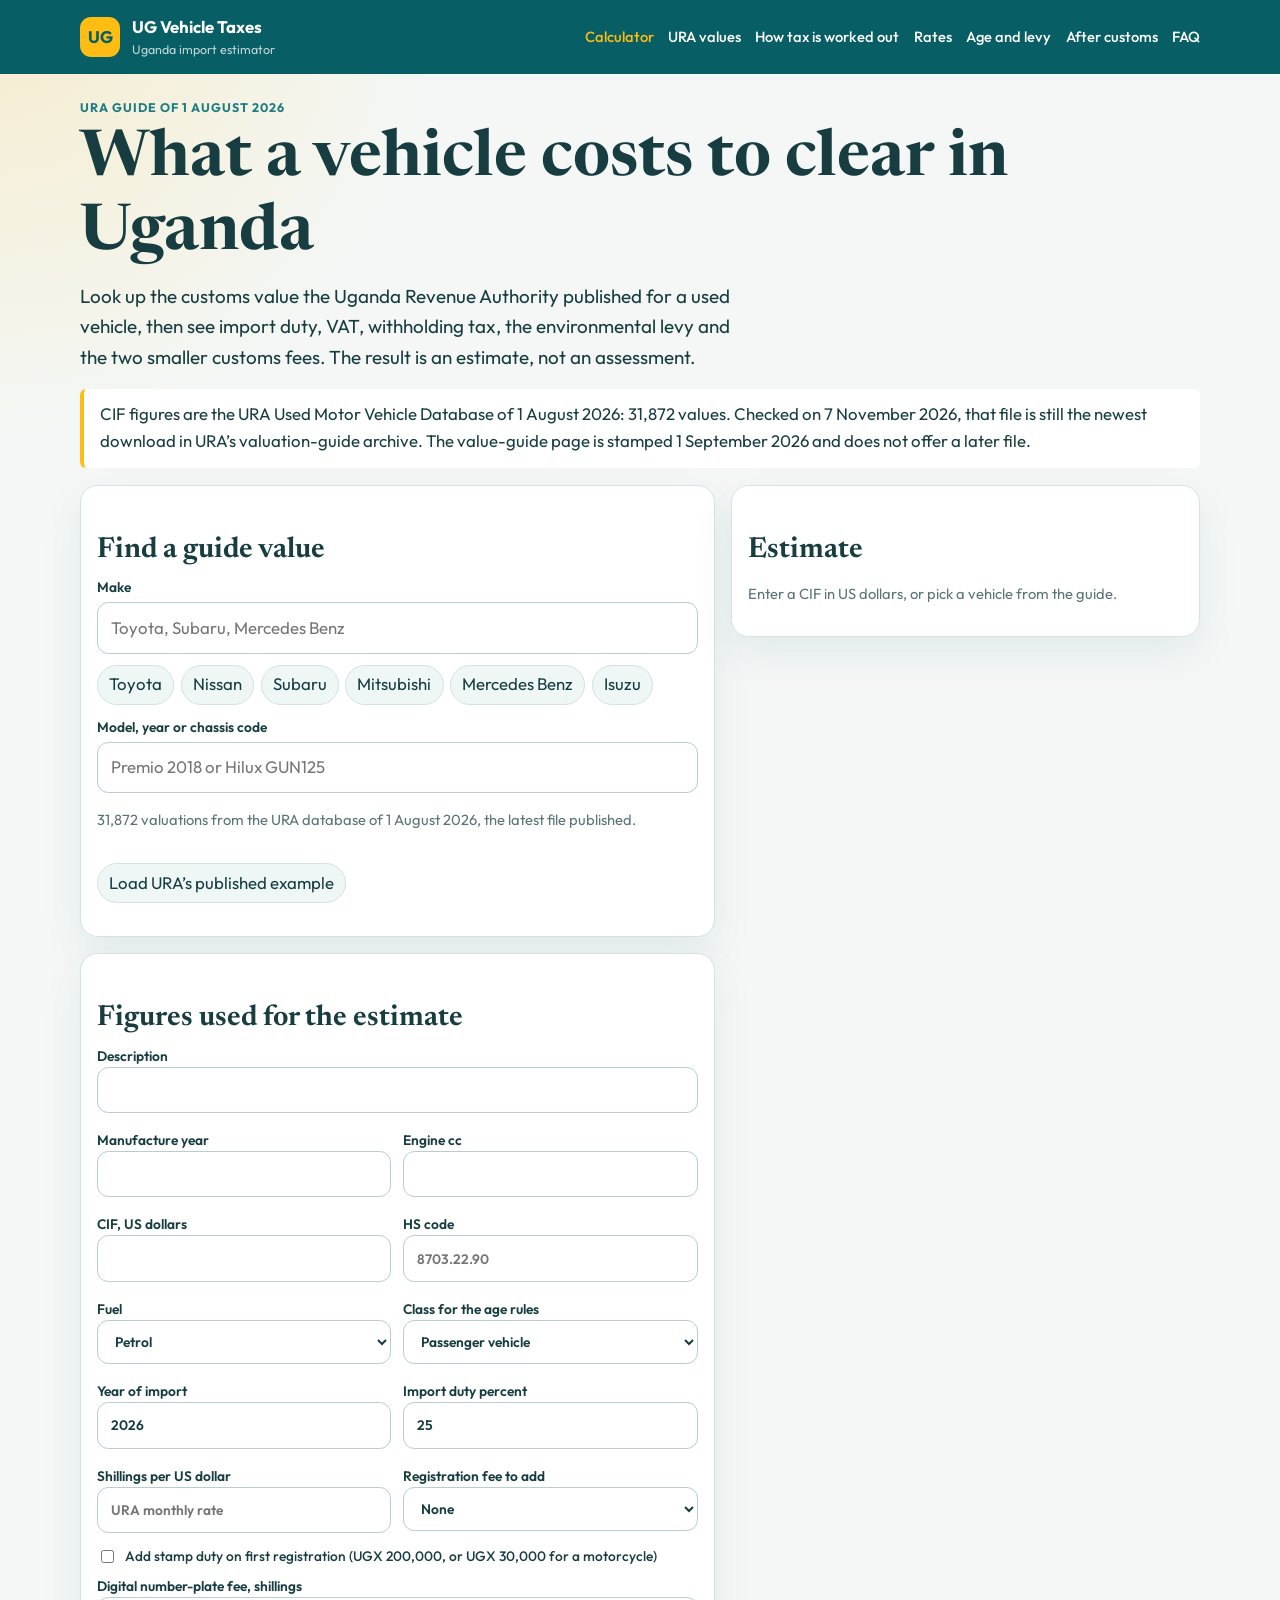
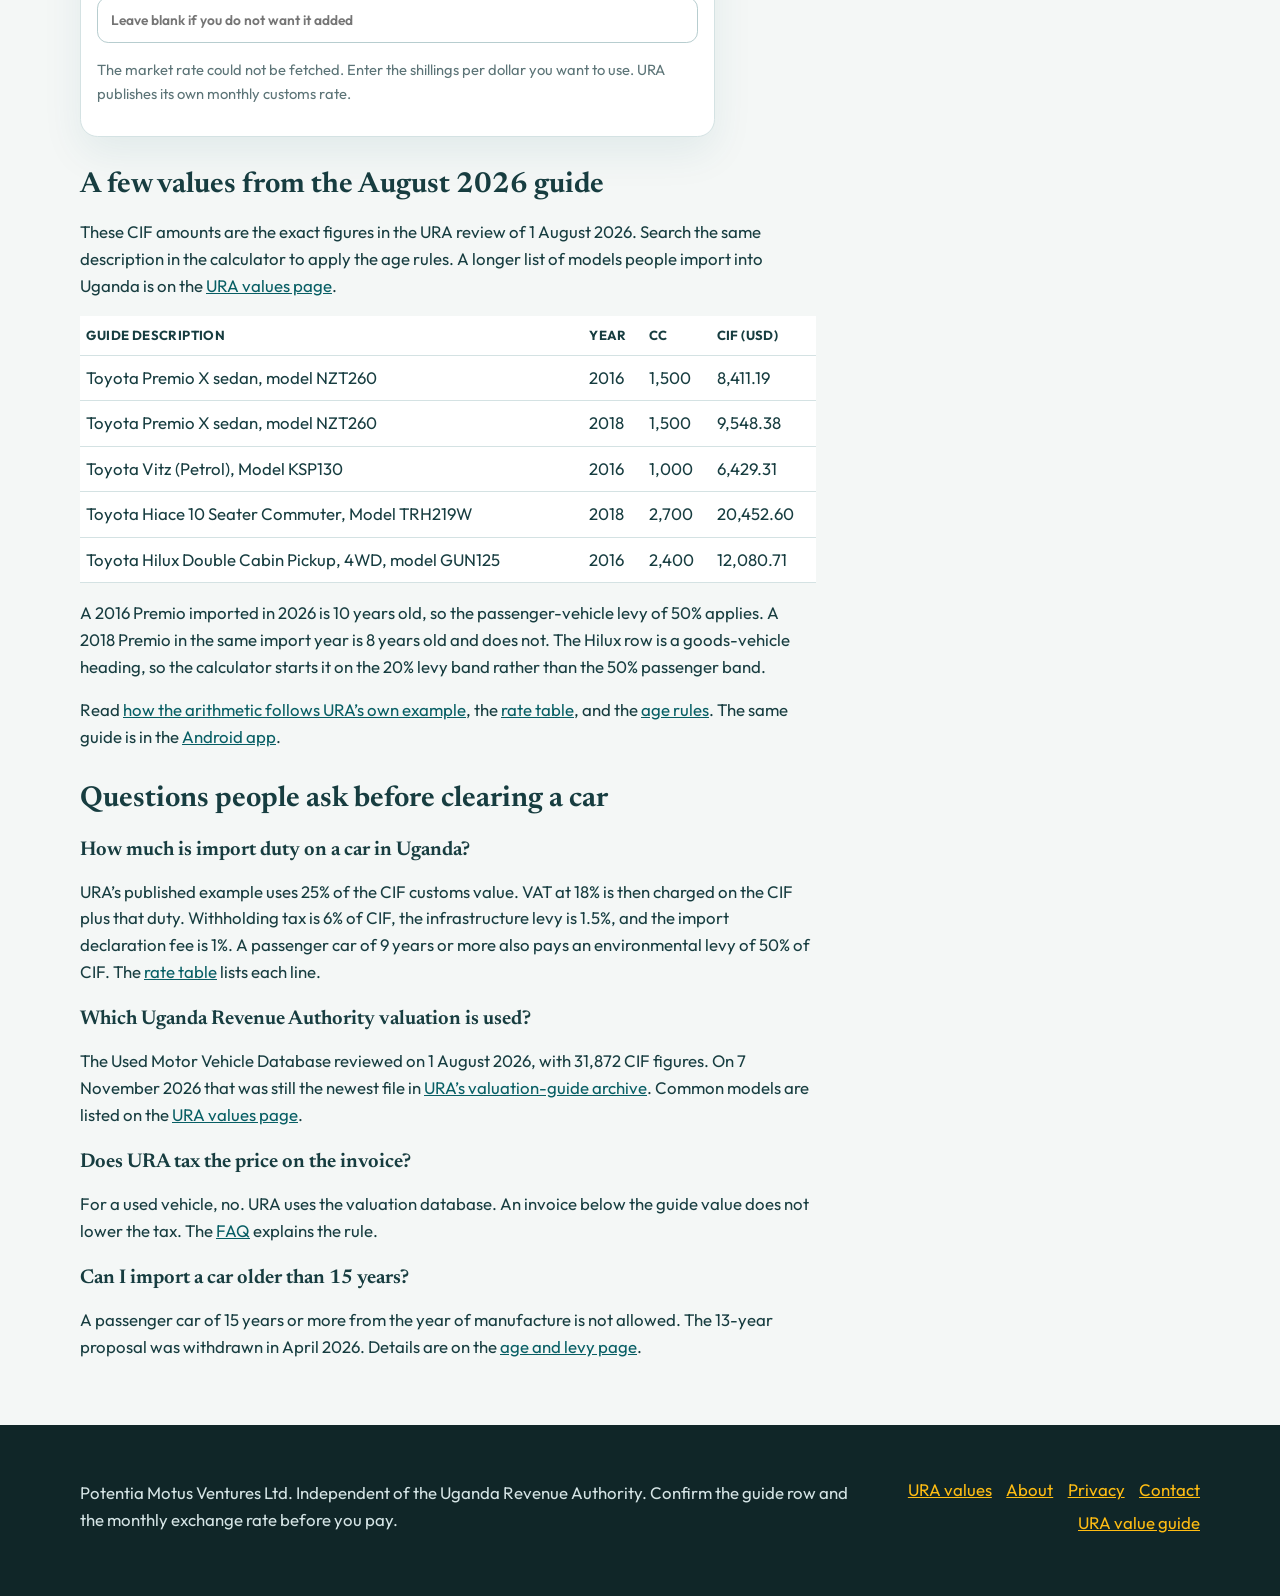
==== index.html @ 4320559e "Publish the Uganda vehicle tax calculator for vehicletaxug.cc. Co-authored-by: Cursor <cursoragent@c" ====
<!DOCTYPE html>
<html lang="en-UG">
<head>
  <meta charset="utf-8">
  <meta name="viewport" content="width=device-width, initial-scale=1">
  <title>Uganda car import tax calculator | URA 2026 values</title>
  <meta name="description" content="Estimate Uganda import duty, VAT, withholding tax and the environmental levy from the URA used motor vehicle database of 1 August 2026, the latest published file.">
  <link rel="canonical" href="https://vehicletaxug.cc/">
  <meta name="robots" content="index, follow, max-image-preview:large, max-snippet:-1, max-video-preview:-1">
  <meta name="author" content="Potentia Motus Ventures Ltd">
  <meta name="theme-color" content="#075e64">
  <meta name="google-adsense-account" content="ca-pub-9402272089735179">
  <meta property="og:site_name" content="UG Vehicle Taxes">
  <meta property="og:type" content="website">
  <meta property="og:locale" content="en_UG">
  <meta property="og:url" content="https://vehicletaxug.cc/">
  <meta property="og:title" content="Uganda car import tax calculator | URA 2026 values">
  <meta property="og:description" content="Estimate Uganda import duty, VAT, withholding tax and the environmental levy from the URA used motor vehicle database of 1 August 2026, the latest published file.">
  <meta name="twitter:card" content="summary">
  <meta name="twitter:title" content="Uganda car import tax calculator | URA 2026 values">
  <meta name="twitter:description" content="Estimate Uganda import duty, VAT, withholding tax and the environmental levy from the URA used motor vehicle database of 1 August 2026, the latest published file.">
  <link rel="alternate" hreflang="en" href="https://vehicletaxug.cc/">
  <link rel="alternate" hreflang="x-default" href="https://vehicletaxug.cc/">
  <link rel="preconnect" href="https://pagead2.googlesyndication.com" crossorigin>
  <link rel="icon" href="favicon.svg">
  <link rel="preconnect" href="https://fonts.googleapis.com">
  <link rel="preconnect" href="https://fonts.gstatic.com" crossorigin>
  <link href="https://fonts.googleapis.com/css2?family=Newsreader:opsz,wght@6..72,500;6..72,650&family=Outfit:wght@400;500;600;700&display=swap" rel="stylesheet">
  <link rel="stylesheet" href="css/site.css">
  <script type="application/ld+json">
  {
    "@context": "https://schema.org",
    "@graph": [
      {
        "@type": "WebSite",
        "@id": "https://vehicletaxug.cc/#website",
        "name": "UG Vehicle Taxes",
        "url": "https://vehicletaxug.cc/",
        "inLanguage": "en-UG",
        "description": "Uganda car import tax calculator using the Uganda Revenue Authority used motor vehicle valuation database.",
        "publisher": { "@id": "https://vehicletaxug.cc/#org" }
      },
      {
        "@type": "Organization",
        "@id": "https://vehicletaxug.cc/#org",
        "name": "Potentia Motus Ventures Ltd",
        "url": "https://vehicletaxug.cc/",
        "email": "info@potentiamotus.biz",
        "areaServed": "UG"
      },
      {
        "@type": "WebApplication",
        "name": "Uganda car import tax calculator",
        "url": "https://vehicletaxug.cc/",
        "applicationCategory": "FinanceApplication",
        "operatingSystem": "Any",
        "browserRequirements": "Requires a modern web browser",
        "isAccessibleForFree": true,
        "offers": { "@type": "Offer", "price": "0", "priceCurrency": "UGX" },
        "provider": { "@id": "https://vehicletaxug.cc/#org" },
        "description": "Looks up a URA used-vehicle CIF value and estimates import duty, VAT, withholding tax, environmental levy, infrastructure levy and the import declaration fee."
      },
      {
        "@type": "FAQPage",
        "mainEntity": [
          {
            "@type": "Question",
            "name": "How much is import duty on a car in Uganda?",
            "acceptedAnswer": {
              "@type": "Answer",
              "text": "URA’s published example uses 25% of the CIF customs value. VAT at 18% is charged on the CIF plus that duty. Withholding tax is 6% of CIF, the infrastructure levy is 1.5%, and the import declaration fee is 1%. A passenger car of 9 years or more also pays an environmental levy of 50% of CIF."
            }
          },
          {
            "@type": "Question",
            "name": "Which Uganda Revenue Authority valuation is used?",
            "acceptedAnswer": {
              "@type": "Answer",
              "text": "The Used Motor Vehicle Database reviewed on 1 August 2026, with 31,872 CIF figures. On 7 November 2026 that was still the newest file in URA’s valuation-guide archive."
            }
          },
          {
            "@type": "Question",
            "name": "Does URA tax the price on the invoice?",
            "acceptedAnswer": {
              "@type": "Answer",
              "text": "For a used vehicle, no. URA uses the valuation database. An invoice below the guide value does not lower the tax."
            }
          },
          {
            "@type": "Question",
            "name": "Can I import a car older than 15 years?",
            "acceptedAnswer": {
              "@type": "Answer",
              "text": "A passenger car of 15 years or more from the year of manufacture is not allowed. The 13-year proposal was withdrawn in April 2026."
            }
          }
        ]
      }
    ]
  }
  </script>
  <script async src="https://pagead2.googlesyndication.com/pagead/js/adsbygoogle.js?client=ca-pub-9402272089735179"
     crossorigin="anonymous"></script>
</head>
<body>
  <a class="skip" href="#estimator">Skip to the calculator</a>
  <header class="site-header">
    <div class="wrap header-row">
      <a class="brand" href="index.html">
        <span class="brand-mark" aria-hidden="true">UG</span>
        <span><strong>UG Vehicle Taxes</strong><small>Uganda import estimator</small></span>
      </a>
      <nav aria-label="Primary">
        <a href="index.html" aria-current="page">Calculator</a>
        <a href="valuation-guide.html">URA values</a>
        <a href="how-taxes-work.html">How tax is worked out</a>
        <a href="rates.html">Rates</a>
        <a href="age-rules.html">Age and levy</a>
        <a href="after-customs.html">After customs</a>
        <a href="faq.html">FAQ</a>
      </nav>
    </div>
  </header>
  <main>
    <div class="wrap">
      <p class="eyebrow">URA guide of 1 August 2026</p>
      <h1>What a vehicle costs to clear in Uganda</h1>
      <p class="lede">Look up the customs value the Uganda Revenue Authority published for a used vehicle, then see import duty, VAT, withholding tax, the environmental levy and the two smaller customs fees. The result is an estimate, not an assessment.</p>
      <p class="callout">CIF figures are the URA Used Motor Vehicle Database of 1 August 2026: 31,872 values. Checked on 7 November 2026, that file is still the newest download in URA’s valuation-guide archive. The value-guide page is stamped 1 September 2026 and does not offer a later file.</p>
      <div class="ad-slot" data-slot="top"></div>
      <form id="estimator" class="grid tool">
        <section class="card search">
          <h2>Find a guide value</h2>
          <div class="field">
            <label for="make">Make</label>
            <input id="make" name="make" list="makes" placeholder="Toyota, Subaru, Mercedes Benz">
            <datalist id="makes"></datalist>
          </div>
          <div class="chips" aria-label="Common makes">
            <button type="button" data-make="Toyota">Toyota</button>
            <button type="button" data-make="Nissan">Nissan</button>
            <button type="button" data-make="Subaru">Subaru</button>
            <button type="button" data-make="Mitsubishi">Mitsubishi</button>
            <button type="button" data-make="Mercedes Benz">Mercedes Benz</button>
            <button type="button" data-make="Isuzu">Isuzu</button>
          </div>
          <div class="field">
            <label for="query">Model, year or chassis code</label>
            <input id="query" name="query" placeholder="Premio 2018 or Hilux GUN125">
          </div>
          <p id="status" class="status" role="status">Loading the valuation guide…</p>
          <ul id="matches" class="matches"></ul>
          <p><button type="button" class="text-button" id="example">Load URA’s published example</button></p>
        </section>
        <section class="card result" aria-live="polite">
          <h2>Estimate</h2>
          <div id="output"></div>
        </section>
        <section class="card details">
          <h2>Figures used for the estimate</h2>
          <p id="guide-note" class="guide-note" hidden></p>
          <div class="fields">
            <label class="field wide">Description <input id="description" name="description"></label>
            <label class="field">Manufacture year <input id="year" name="year" inputmode="numeric" min="1980" max="2030"></label>
            <label class="field">Engine cc <input id="cc" name="cc" inputmode="numeric" min="0" step="1"></label>
            <label class="field">CIF, US dollars <input id="cif" name="cif" inputmode="decimal" min="0" step="0.01" required></label>
            <label class="field">HS code <input id="hs" name="hs" placeholder="8703.22.90"></label>
            <label class="field">Fuel
              <select id="fuel" name="fuel">
                <option value="petrol">Petrol</option>
                <option value="diesel">Diesel</option>
                <option value="hybrid">Hybrid</option>
                <option value="electric">Electric</option>
                <option value="unknown">Not stated</option>
              </select>
            </label>
            <label class="field">Class for the age rules
              <select id="klass" name="klass">
                <option value="passenger">Passenger vehicle</option>
                <option value="goods-light">Goods vehicle under 4 tonnes</option>
                <option value="goods-heavy">Goods vehicle, 4 tonnes or more</option>
                <option value="motorcycle">Motorcycle</option>
                <option value="special">Tractor, trailer or special purpose</option>
              </select>
            </label>
            <label class="field">Year of import <input id="import-year" name="import-year" inputmode="numeric" value="2026"></label>
            <label class="field">Import duty percent <input id="duty" name="duty" inputmode="decimal" value="25" min="0" max="100" step="0.1"></label>
            <label class="field">Shillings per US dollar <input id="fx" name="fx" inputmode="decimal" min="0" step="0.01" placeholder="URA monthly rate"></label>
            <label class="field">Registration fee to add
              <select id="registration" name="registration">
                <option value="none">None</option>
                <option value="sedan">Sedan or estate, UGX 1,218,000</option>
                <option value="estate3500">Estate 3,500 cc or more, UGX 1,718,000</option>
                <option value="passenger">Passenger vehicle up to 28 seats, UGX 1,218,000</option>
                <option value="hiace">Hiace listing, UGX 818,000</option>
                <option value="motorcycle">Motorcycle, UGX 268,000</option>
                <option value="goods2">Goods vehicle, 2 tonnes and below, UGX 918,000</option>
                <option value="goods7">Goods vehicle, over 2 and under 7 tonnes, UGX 1,018,000</option>
                <option value="tractor">Agricultural tractor, UGX 268,000</option>
              </select>
            </label>
          </div>
          <label class="check"><input id="stamp" type="checkbox"> Add stamp duty on first registration (UGX 200,000, or UGX 30,000 for a motorcycle)</label>
          <label class="check" id="moto-excise-row" hidden><input id="moto-excise" type="checkbox"> Add motorcycle first-registration excise (UGX 500,000 from 1 July 2026). This is separate from the registration fee.</label>
          <label class="field">Digital number-plate fee, shillings <input id="plate" name="plate" inputmode="numeric" min="0" placeholder="Leave blank if you do not want it added"></label>
          <p id="rate-note" class="hint">Enter URA’s monthly customs rate when you have it. A fetched market rate is only a stand-in.</p>
        </section>
      </form>
      <div class="ad-slot" data-slot="article" data-format="fluid"></div>
      <section class="prose">
        <h2>A few values from the August 2026 guide</h2>
        <p>These CIF amounts are the exact figures in the URA review of 1 August 2026. Search the same description in the calculator to apply the age rules. A longer list of models people import into Uganda is on the <a href="valuation-guide.html">URA values page</a>.</p>
        <div class="table-wrap">
          <table class="data">
            <thead><tr><th>Guide description</th><th>Year</th><th>cc</th><th>CIF (USD)</th></tr></thead>
            <tbody>
              <tr><td>Toyota Premio X sedan, model NZT260</td><td>2016</td><td>1,500</td><td>8,411.19</td></tr>
              <tr><td>Toyota Premio X sedan, model NZT260</td><td>2018</td><td>1,500</td><td>9,548.38</td></tr>
              <tr><td>Toyota Vitz (Petrol), Model KSP130</td><td>2016</td><td>1,000</td><td>6,429.31</td></tr>
              <tr><td>Toyota Hiace 10 Seater Commuter, Model TRH219W</td><td>2018</td><td>2,700</td><td>20,452.60</td></tr>
              <tr><td>Toyota Hilux Double Cabin Pickup, 4WD, model GUN125</td><td>2016</td><td>2,400</td><td>12,080.71</td></tr>
            </tbody>
          </table>
        </div>
        <p>A 2016 Premio imported in 2026 is 10 years old, so the passenger-vehicle levy of 50% applies. A 2018 Premio in the same import year is 8 years old and does not. The Hilux row is a goods-vehicle heading, so the calculator starts it on the 20% levy band rather than the 50% passenger band.</p>
        <p>Read <a href="how-taxes-work.html">how the arithmetic follows URA’s own example</a>, the <a href="rates.html">rate table</a>, and the <a href="age-rules.html">age rules</a>. The same guide is in the <a href="https://play.google.com/store/apps/details?id=com.potentia.ug_vehicle_taxes">Android app</a>.</p>
        <h2>Questions people ask before clearing a car</h2>
        <h3>How much is import duty on a car in Uganda?</h3>
        <p>URA’s published example uses 25% of the CIF customs value. VAT at 18% is then charged on the CIF plus that duty. Withholding tax is 6% of CIF, the infrastructure levy is 1.5%, and the import declaration fee is 1%. A passenger car of 9 years or more also pays an environmental levy of 50% of CIF. The <a href="rates.html">rate table</a> lists each line.</p>
        <h3>Which Uganda Revenue Authority valuation is used?</h3>
        <p>The Used Motor Vehicle Database reviewed on 1 August 2026, with 31,872 CIF figures. On 7 November 2026 that was still the newest file in <a href="https://ura.go.ug/download-category/motor-vehicle-valuation-guides/">URA’s valuation-guide archive</a>. Common models are listed on the <a href="valuation-guide.html">URA values page</a>.</p>
        <h3>Does URA tax the price on the invoice?</h3>
        <p>For a used vehicle, no. URA uses the valuation database. An invoice below the guide value does not lower the tax. The <a href="faq.html">FAQ</a> explains the rule.</p>
        <h3>Can I import a car older than 15 years?</h3>
        <p>A passenger car of 15 years or more from the year of manufacture is not allowed. The 13-year proposal was withdrawn in April 2026. Details are on the <a href="age-rules.html">age and levy page</a>.</p>
      </section>
      <div class="ad-slot" data-slot="multiplex" data-format="autorelaxed"></div>
      <div class="ad-slot" data-slot="bottom"></div>
    </div>
  </main>
  <footer class="site-footer">
    <div class="wrap footer-row">
      <p>Potentia Motus Ventures Ltd. Independent of the Uganda Revenue Authority. Confirm the guide row and the monthly exchange rate before you pay.</p>
      <nav aria-label="Footer">
        <a href="valuation-guide.html">URA values</a>
        <a href="about.html">About</a>
        <a href="privacy.html">Privacy</a>
        <a href="contact.html">Contact</a>
        <a href="https://ura.go.ug/en/motor-vehicle-value-guide/">URA value guide</a>
      </nav>
    </div>
  </footer>
  <script src="js/ads-config.js"></script>
  <script src="js/ads.js"></script>
  <script src="js/tax.js"></script>
  <script src="js/app.js"></script>
</body>
</html>
---- css/site.css ----
:root {
  --ink: #173d40;
  --muted: #5c7477;
  --teal: #1e7d81;
  --teal-dark: #075e64;
  --yellow: #ffbd13;
  --paper: #f4f7f6;
  --card: #ffffff;
  --line: #d4e2e3;
  --danger: #8f1d1d;
  --danger-bg: #fdecec;
  --ok: #0d6b45;
  --shadow: 0 16px 40px rgba(7, 94, 100, 0.08);
  --serif: "Newsreader", Georgia, "Times New Roman", serif;
  --sans: "Outfit", "Segoe UI", sans-serif;
  color-scheme: light;
}

* { box-sizing: border-box; }
html { scroll-behavior: smooth; }
body {
  margin: 0;
  background:
    radial-gradient(circle at top left, rgba(255, 189, 19, 0.18), transparent 28rem),
    var(--paper);
  color: var(--ink);
  font-family: var(--sans);
  font-size: 1.05rem;
  line-height: 1.6;
}
img { max-width: 100%; }
a { color: var(--teal-dark); }
a:hover { color: #043f43; }
.wrap { width: min(1120px, calc(100% - 2rem)); margin: 0 auto; }
.skip {
  position: absolute;
  left: 1rem;
  top: -4rem;
  background: var(--yellow);
  color: var(--ink);
  padding: 0.5rem 0.8rem;
  z-index: 5;
}
.skip:focus { top: 0.5rem; }

.site-header {
  background: var(--teal-dark);
  color: white;
  position: sticky;
  top: 0;
  z-index: 4;
}
.header-row, .footer-row {
  display: flex;
  justify-content: space-between;
  gap: 1rem;
  align-items: center;
  padding: 0.85rem 0;
}
.brand {
  display: flex;
  gap: 0.75rem;
  align-items: center;
  color: white;
  text-decoration: none;
}
.brand strong, .brand small { display: block; }
.brand small { color: rgba(255, 255, 255, 0.75); font-size: 0.78rem; }
.brand-mark {
  width: 2.5rem;
  height: 2.5rem;
  display: grid;
  place-items: center;
  background: var(--yellow);
  color: var(--teal-dark);
  font-weight: 700;
  border-radius: 0.7rem;
}
.site-header nav, .site-footer nav {
  display: flex;
  gap: 0.35rem 0.9rem;
  flex-wrap: wrap;
  justify-content: flex-end;
}
.site-header nav a {
  color: white;
  text-decoration: none;
  font-size: 0.92rem;
  font-weight: 500;
}
.site-header nav a[aria-current="page"] { color: var(--yellow); }

main { padding: 1.5rem 0 3rem; }
h1, h2, h3 { font-family: var(--serif); line-height: 1.15; font-weight: 650; }
h1 { font-size: clamp(2.2rem, 5vw, 4rem); margin: 0 0 0.6rem; }
h2 { font-size: 1.8rem; margin: 2rem 0 0.6rem; }
h3 { font-size: 1.25rem; margin: 1.4rem 0 0.4rem; }
.lede { font-size: 1.18rem; max-width: 42rem; margin: 0; }
.eyebrow {
  letter-spacing: 0.08em;
  text-transform: uppercase;
  color: var(--teal);
  font-size: 0.78rem;
  font-weight: 700;
  margin: 0 0 0.4rem;
}
.card {
  background: var(--card);
  border: 1px solid var(--line);
  border-radius: 1.1rem;
  box-shadow: var(--shadow);
  padding: 1rem;
}
.grid { display: grid; gap: 1rem; }
.tool {
  grid-template-columns: minmax(0, 1.15fr) minmax(0, 0.85fr);
  grid-template-areas: "search result" "details result";
  align-items: start;
  margin-top: 1rem;
}
.search { grid-area: search; }
.details { grid-area: details; }
.result { grid-area: result; position: sticky; top: 5.2rem; }
label, .field span { display: block; font-size: 0.86rem; font-weight: 600; margin-bottom: 0.25rem; }
input, select, button { font: inherit; color: inherit; }
input, select {
  width: 100%;
  border: 1px solid #b7cdcf;
  background: white;
  border-radius: 0.7rem;
  padding: 0.7rem 0.8rem;
}
input:focus, select:focus { outline: 3px solid rgba(255, 189, 19, 0.7); border-color: var(--teal); }
.fields { display: grid; grid-template-columns: 1fr 1fr; gap: 0.75rem; }
.field.wide { grid-column: 1 / -1; }
.chips { display: flex; flex-wrap: wrap; gap: 0.4rem; margin: 0.7rem 0; }
.chips button, .text-button {
  border: 1px solid var(--line);
  background: #eef6f6;
  border-radius: 999px;
  padding: 0.35rem 0.7rem;
  cursor: pointer;
}
.chips button:hover, .text-button:hover { background: var(--yellow); }
.matches { list-style: none; margin: 0.6rem 0 0; padding: 0; max-height: 18rem; overflow: auto; }
.matches button {
  width: 100%;
  text-align: left;
  border: 0;
  border-bottom: 1px solid var(--line);
  background: transparent;
  padding: 0.65rem 0.2rem;
  cursor: pointer;
}
.matches button:hover, .matches button:focus { background: #f3fbf4; }
.matches small { display: block; color: var(--muted); }
.status, .hint, .fine { color: var(--muted); font-size: 0.92rem; }
.guide-note { background: #e7f4f1; border-radius: 0.7rem; padding: 0.7rem 0.8rem; }
.totals { display: flex; justify-content: space-between; gap: 1rem; align-items: baseline; }
.totals strong { font-family: var(--serif); font-size: 2rem; }
.lines { width: 100%; border-collapse: collapse; margin: 0.8rem 0; }
.lines th, .lines td { text-align: left; padding: 0.45rem 0; border-bottom: 1px solid var(--line); vertical-align: top; }
.lines td:last-child, .lines th:last-child, .num { text-align: right; white-space: nowrap; }
.ban {
  background: var(--danger-bg);
  color: var(--danger);
  border-radius: 0.8rem;
  padding: 0.8rem;
  margin-bottom: 0.8rem;
}
.ok-note { color: var(--ok); font-weight: 600; }
.check { display: flex; gap: 0.5rem; align-items: flex-start; margin: 0.5rem 0; font-weight: 500; }
[hidden] { display: none !important; }
.check input { width: auto; margin-top: 0.3rem; }
.table-wrap { overflow-x: auto; }
table.data { width: 100%; border-collapse: collapse; background: white; }
table.data th, table.data td { border-bottom: 1px solid var(--line); text-align: left; padding: 0.55rem 0.4rem; }
table.data th { font-size: 0.82rem; letter-spacing: 0.03em; text-transform: uppercase; }
.callout {
  border-left: 4px solid var(--yellow);
  background: white;
  padding: 0.8rem 1rem;
  border-radius: 0.4rem;
}
.prose { max-width: 46rem; }
.prose p, .prose li { max-width: 46rem; }
.prose-layout { align-items: start; }
.ad-rail { margin-top: 1.5rem; }
@media (min-width: 1100px) {
  .prose-layout {
    display: grid;
    grid-template-columns: minmax(0, 46rem) 300px;
    gap: 1.5rem;
    justify-content: space-between;
  }
  .prose-layout .prose { max-width: none; }
  .ad-rail { position: sticky; top: 5.5rem; margin-top: 0; }
}
.prose-layout:not(:has(.ad-rail)) { display: block; }
.prose-layout:not(:has(.ad-rail)) .prose { max-width: 46rem; }
.site-footer { background: #102628; color: #d5e4e5; padding: 1.5rem 0 2rem; }
.site-footer a { color: var(--yellow); }
.ad-slot { margin: 1rem 0; }
.ad-label {
  margin: 0 0 0.25rem;
  color: var(--muted);
  font-size: 0.72rem;
  letter-spacing: 0.08em;
  text-transform: uppercase;
}
.ad-preview {
  min-height: 90px;
  border: 1px dashed #8eaaaa;
  border-radius: 0.7rem;
  display: grid;
  place-items: center;
  color: var(--muted);
  background: rgba(255, 255, 255, 0.65);
  text-align: center;
  padding: 1rem;
}
@media (max-width: 1099px) {
  .ad-rail { display: none; }
}
@media (max-width: 860px) {
  .site-header { position: static; }
  .tool {
    grid-template-columns: 1fr;
    grid-template-areas: "search" "result" "details";
  }
  .fields, .header-row, .footer-row { grid-template-columns: 1fr; display: grid; }
  .result { position: static; }
  .site-header nav, .site-footer nav { justify-content: flex-start; }
  .totals { display: grid; }
  .totals strong { font-size: 1.7rem; }
}
@media print {
  .site-header, .site-footer, .ad-slot, .finder, .chips { display: none; }
  body { background: white; }
}
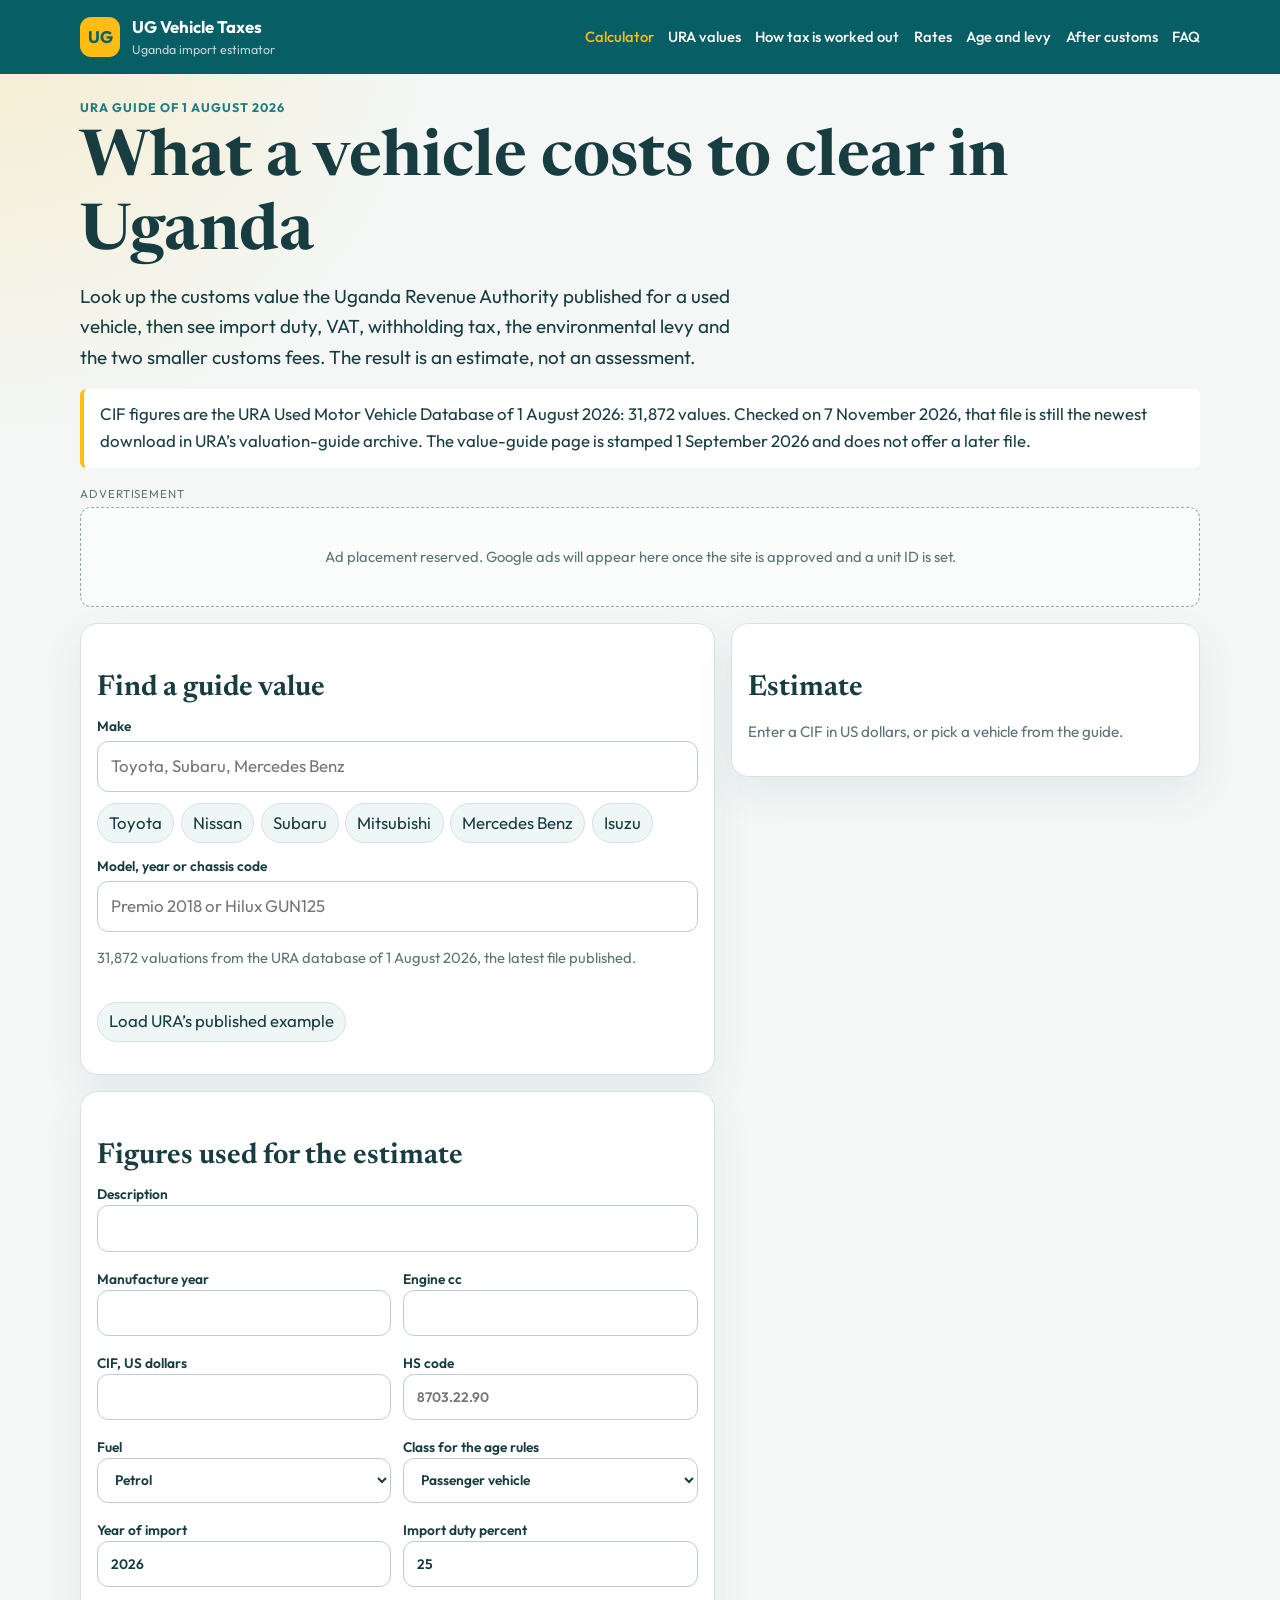
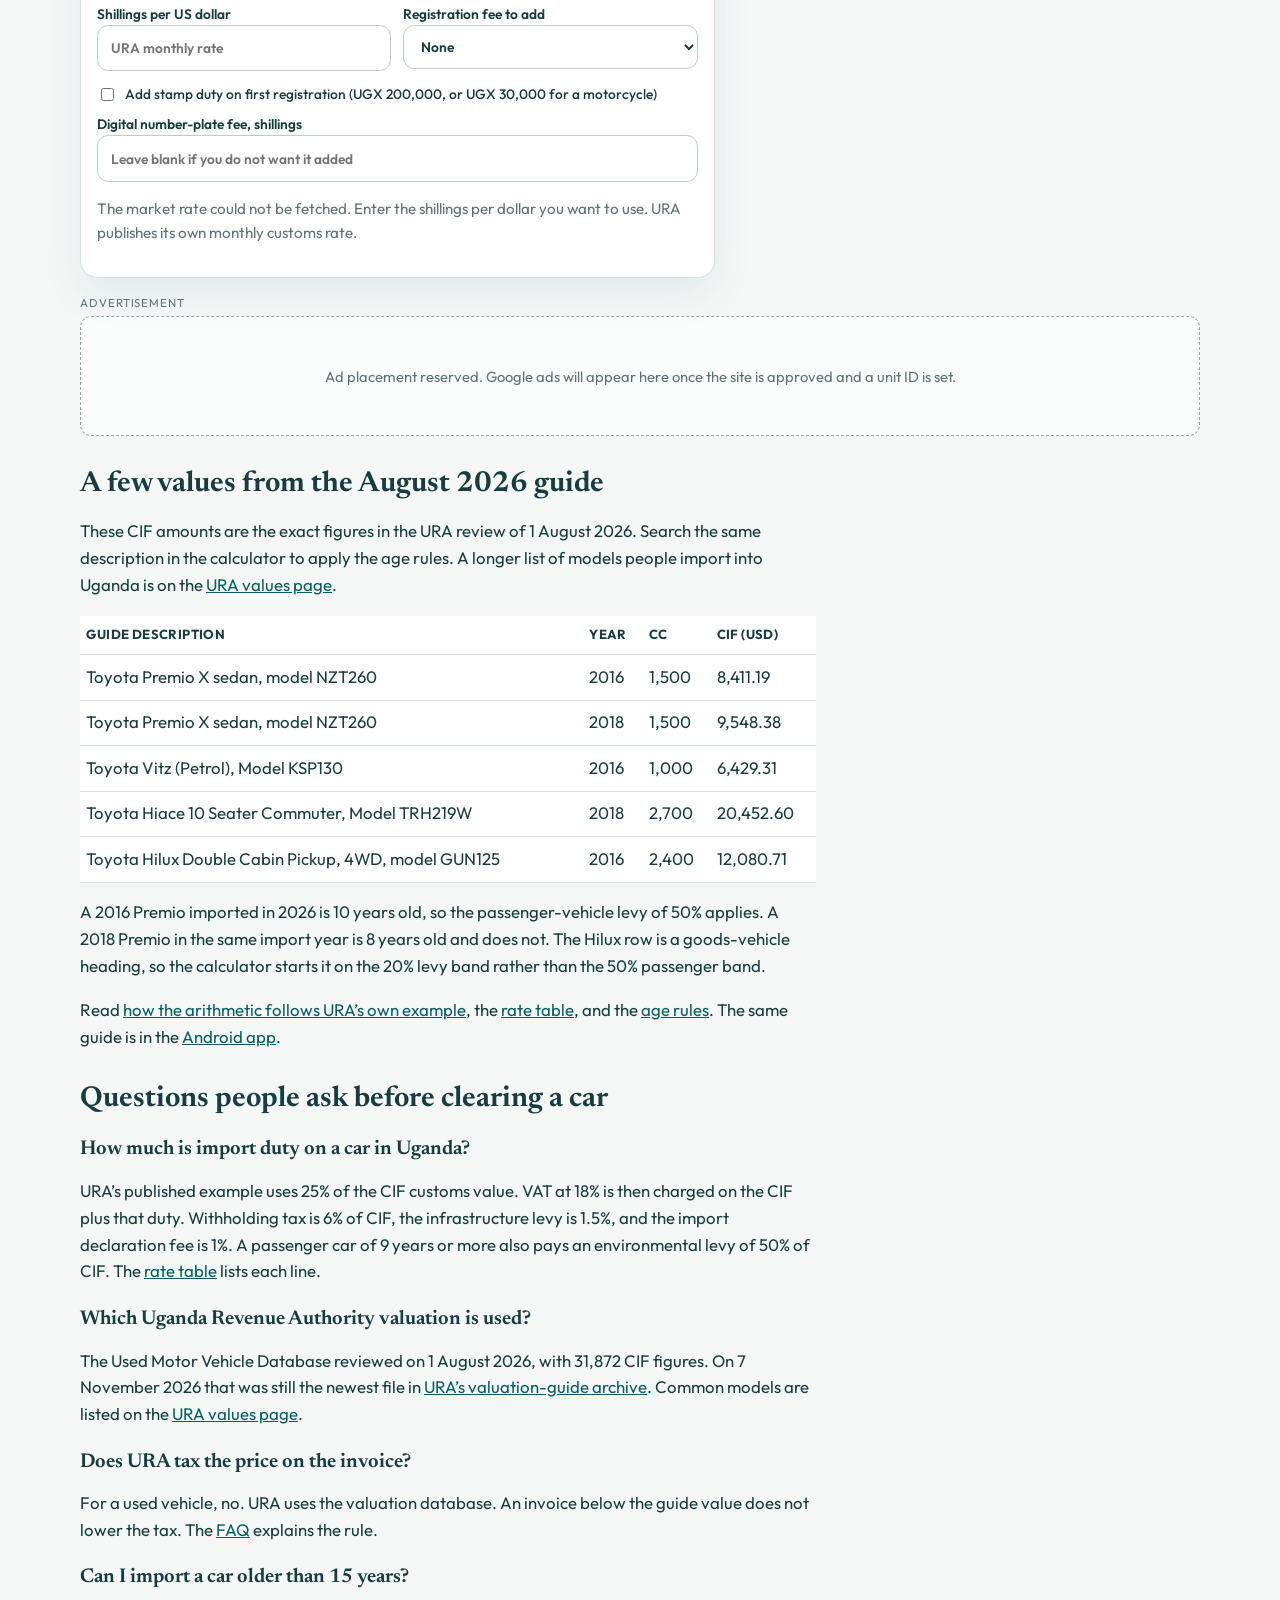
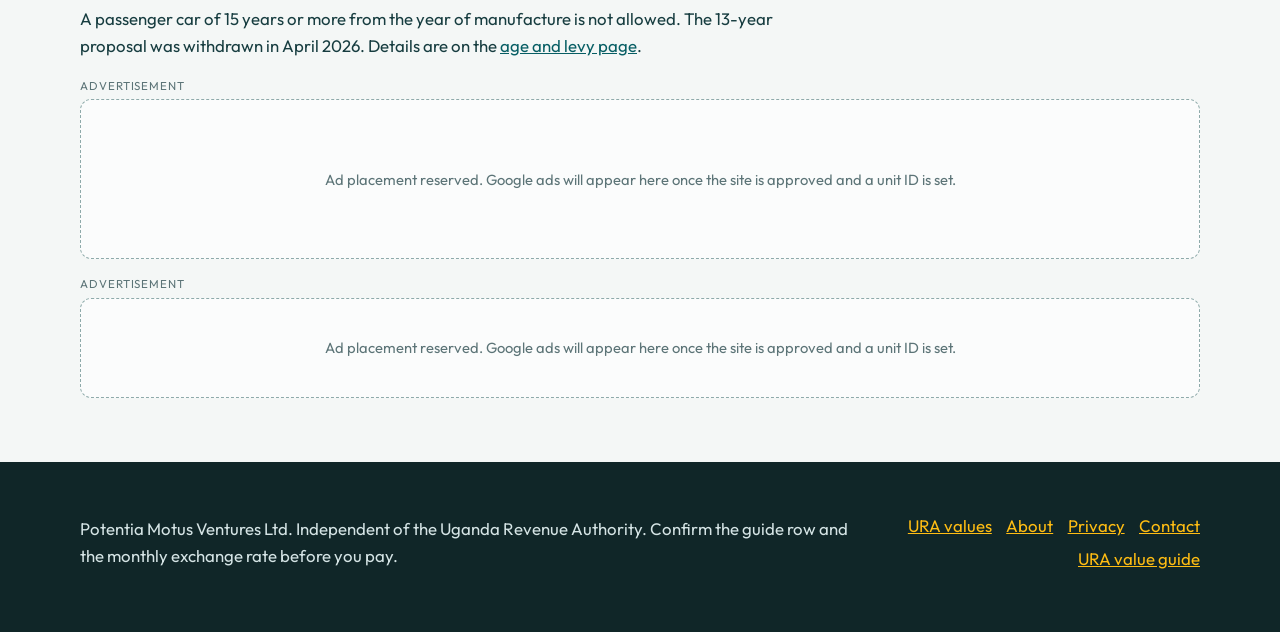
==== commit dba72444: "Publish AdSense placeholders, SEO, and usage stats for vehicletaxug.cc." ====
--- a/index.html
+++ b/index.html
@@ -22,6 +22,7 @@
   <link rel="alternate" hreflang="en" href="https://vehicletaxug.cc/">
   <link rel="alternate" hreflang="x-default" href="https://vehicletaxug.cc/">
   <link rel="preconnect" href="https://pagead2.googlesyndication.com" crossorigin>
+  <link rel="dns-prefetch" href="https://www.googletagmanager.com">
   <link rel="icon" href="favicon.svg">
   <link rel="preconnect" href="https://fonts.googleapis.com">
   <link rel="preconnect" href="https://fonts.gstatic.com" crossorigin>
@@ -38,7 +39,15 @@
         "url": "https://vehicletaxug.cc/",
         "inLanguage": "en-UG",
         "description": "Uganda car import tax calculator using the Uganda Revenue Authority used motor vehicle valuation database.",
-        "publisher": { "@id": "https://vehicletaxug.cc/#org" }
+        "publisher": { "@id": "https://vehicletaxug.cc/#org" },
+        "potentialAction": {
+          "@type": "SearchAction",
+          "target": {
+            "@type": "EntryPoint",
+            "urlTemplate": "https://vehicletaxug.cc/?q={search_term_string}"
+          },
+          "query-input": "required name=search_term_string"
+        }
       },
       {
         "@type": "Organization",
@@ -251,6 +260,8 @@
       </nav>
     </div>
   </footer>
+  <script src="js/site-config.js"></script>
+  <script src="js/analytics.js"></script>
   <script src="js/ads-config.js"></script>
   <script src="js/ads.js"></script>
   <script src="js/tax.js"></script>
--- a/css/site.css
+++ b/css/site.css
@@ -200,7 +200,12 @@
 .prose-layout:not(:has(.ad-rail)) .prose { max-width: 46rem; }
 .site-footer { background: #102628; color: #d5e4e5; padding: 1.5rem 0 2rem; }
 .site-footer a { color: var(--yellow); }
-.ad-slot { margin: 1rem 0; }
+.ad-slot { margin: 1rem 0; min-width: 0; }
+.ad-slot[data-slot="top"] .ad-preview,
+.ad-slot[data-slot="bottom"] .ad-preview { min-height: 100px; }
+.ad-slot[data-slot="article"] .ad-preview { min-height: 120px; }
+.ad-slot[data-slot="multiplex"] .ad-preview { min-height: 160px; }
+.ad-slot[data-slot="rail"] .ad-preview { min-height: 280px; }
 .ad-label {
   margin: 0 0 0.25rem;
   color: var(--muted);
@@ -218,7 +223,39 @@
   background: rgba(255, 255, 255, 0.65);
   text-align: center;
   padding: 1rem;
-}
+  font-size: 0.92rem;
+  line-height: 1.45;
+}
+.ad-slot-placeholder .ad-preview { max-width: 100%; }
+.stats-grid {
+  display: grid;
+  grid-template-columns: repeat(auto-fit, minmax(12rem, 1fr));
+  gap: 1rem;
+  margin: 1.5rem 0;
+}
+.stat-card {
+  background: var(--card);
+  border: 1px solid var(--line);
+  border-radius: 0.8rem;
+  padding: 1.1rem 1.2rem;
+  box-shadow: var(--shadow);
+}
+.stat-label {
+  margin: 0;
+  color: var(--muted);
+  font-size: 0.85rem;
+  letter-spacing: 0.04em;
+  text-transform: uppercase;
+}
+.stat-value {
+  margin: 0.35rem 0 0;
+  font-family: var(--serif);
+  font-size: clamp(2rem, 4vw, 2.8rem);
+  font-weight: 650;
+  line-height: 1.1;
+  color: var(--teal-dark);
+}
+.hint { color: var(--muted); font-size: 0.95rem; }
 @media (max-width: 1099px) {
   .ad-rail { display: none; }
 }
